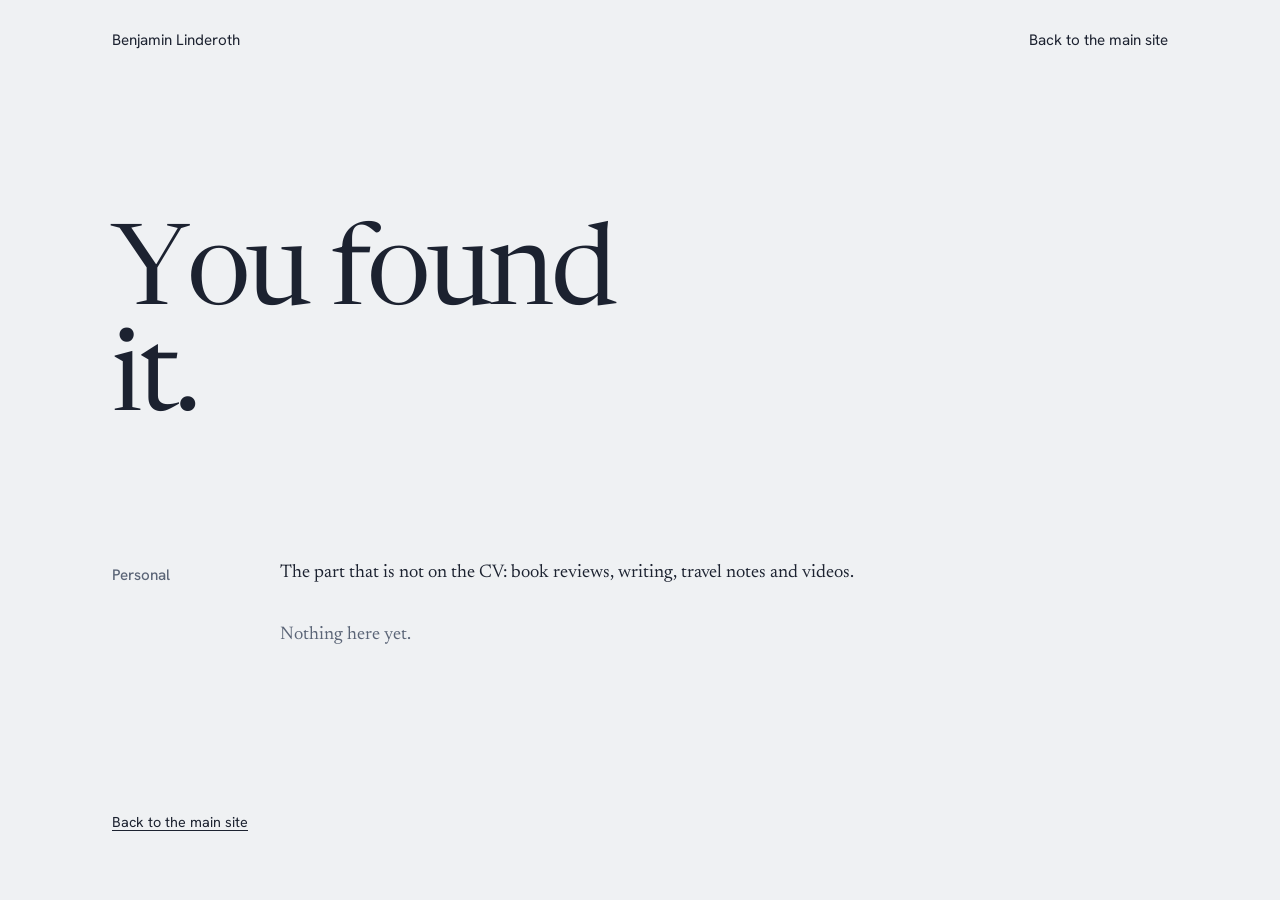
==== personal.html @ 8647f53d "Add files via upload" ====
<!DOCTYPE html>
<html lang="en">
<head>
<meta charset="utf-8">
<meta name="viewport" content="width=device-width, initial-scale=1">
<title>Personal | Benjamin Linderoth</title>
<meta name="robots" content="noindex">

<link rel="preconnect" href="https://fonts.googleapis.com">
<link rel="preconnect" href="https://fonts.gstatic.com" crossorigin>
<link href="https://fonts.googleapis.com/css2?family=Hanken+Grotesk:wght@400;500&family=Newsreader:ital,opsz,wght@0,6..72,300..700;1,6..72,300..700&display=swap" rel="stylesheet">
<link rel="stylesheet" href="style.css">
</head>

<body data-page="personal" class="personal-page">
<div class="ring" aria-hidden="true"><i></i></div>

<header>
  <div class="wrap">
    <a href="index.html">Benjamin Linderoth</a>
    <nav aria-label="Main">
      <a href="index.html">Back to the main site</a>
    </nav>
  </div>
</header>

<main>
  <section class="hero">
    <div class="wrap">
      <h1 class="name" aria-label="You found it." data-split>
        <span class="line">You found</span>
        <span class="line">it.</span>
      </h1>
    </div>
  </section>

  <section class="sec">
    <div class="wrap">
      <h2>Personal</h2>
      <div>
        <div class="prose">
          <p>The part that is not on the CV: book reviews, writing, travel notes and videos.</p>
        </div>
        <p class="empty" id="empty">Nothing here yet.</p>
        <ul class="entries" id="entries"></ul>
      </div>
    </div>
  </section>
</main>

<footer>
  <div class="wrap">
    <div class="links">
      <a href="index.html">Back to the main site</a>
    </div>
  </div>
</footer>

<script src="site.js"></script>
<script>
  /* ---------------------------------------------------------------
     PERSONAL ENTRIES
     Add entries between the brackets, one per line:
       { kind: "Book review", title: "Title", note: "One sentence.", url: "" },
     "url" is optional. Leave it as "" if there is no link.
     --------------------------------------------------------------- */
  var ENTRIES = [
  ];

  (function () {
    var list = document.getElementById('entries');
    var empty = document.getElementById('empty');
    if (!ENTRIES.length) return;
    empty.hidden = true;
    ENTRIES.forEach(function (e) {
      var li = document.createElement('li');

      var kind = document.createElement('span');
      kind.className = 'kind';
      kind.textContent = e.kind || '';
      li.appendChild(kind);

      var title;
      if (e.url) {
        title = document.createElement('a');
        title.href = e.url;
        title.rel = 'noopener';
      } else {
        title = document.createElement('span');
      }
      title.className = 'entry-title';
      title.textContent = e.title || '';
      li.appendChild(title);

      if (e.note) {
        var note = document.createElement('span');
        note.className = 'entry-note';
        note.textContent = e.note;
        li.appendChild(note);
      }
      list.appendChild(li);
    });
  })();
</script>
</body>
</html>
---- style.css ----
:root {
  --paper: #EFF1F3;
  --ink: #1C2230;
  --muted: #5B6577;
  --accent: #2F45E0;
  --rule: #CBD1DA;
  --serif: "Newsreader", Georgia, "Times New Roman", serif;
  --sans: "Hanken Grotesk", system-ui, -apple-system, "Segoe UI", sans-serif;
}

*, *::before, *::after { box-sizing: border-box; }
html { scroll-behavior: smooth; }
body {
  margin: 0;
  background: var(--paper);
  color: var(--ink);
  font-family: var(--serif);
  font-size: 1.15rem;
  line-height: 1.65;
  -webkit-font-smoothing: antialiased;
}

.wrap {
  max-width: 72rem;
  margin: 0 auto;
  padding: 0 clamp(1.25rem, 5vw, 3rem);
}

a { color: inherit; text-decoration-thickness: 1px; text-underline-offset: 0.2em; }
a:hover { color: var(--accent); }
a:focus-visible, button:focus-visible {
  outline: 2px solid var(--accent);
  outline-offset: 3px;
  border-radius: 2px;
}

.skip {
  position: absolute; left: -999px; top: 0;
  background: var(--ink); color: var(--paper);
  padding: 0.6rem 1rem; font-family: var(--sans); font-size: 0.9rem;
}
.skip:focus { left: 1rem; top: 1rem; z-index: 10; }

/* Header */
header .wrap {
  display: flex; justify-content: space-between; align-items: baseline;
  padding-top: 1.75rem; padding-bottom: 1.75rem;
  font-family: var(--sans); font-size: 0.95rem;
}
header nav { display: flex; gap: clamp(0.9rem, 3vw, 1.75rem); flex-wrap: wrap; justify-content: flex-end; }
header a { text-decoration: none; }
header a:hover { color: var(--accent); }

/* Hero */
.hero { padding: clamp(4rem, 12vw, 9rem) 0 clamp(2.5rem, 7vw, 5rem); }
.name {
  margin: 0;
  font-weight: 380;
  font-size: clamp(3.4rem, 12vw, 9rem);
  line-height: 0.95;
  letter-spacing: -0.03em;
}
.name .line { display: block; white-space: nowrap; }
.name .ch {
  display: inline-block;
  --t: 0;
  translate: 0 calc(var(--t) * -0.1em);
  color: color-mix(in srgb, var(--accent) calc(var(--t) * 100%), var(--ink));
  animation: rise 0.9s cubic-bezier(0.2, 0.7, 0.2, 1) both;
  animation-delay: calc(var(--i) * 45ms + 150ms);
  transition: translate 0.25s ease-out, color 0.25s ease-out;
}
@keyframes rise {
  from { transform: translateY(0.35em); opacity: 0; }
  to   { transform: none; opacity: 1; }
}
.lede {
  margin: clamp(2rem, 5vw, 3.5rem) 0 0;
  max-width: 34rem;
  font-size: clamp(1.4rem, 3vw, 1.75rem);
  line-height: 1.35;
}

/* Sections: label on the left, content to its right */
.sec { padding: clamp(3rem, 7vw, 5.5rem) 0; }
.sec > .wrap {
  display: grid;
  grid-template-columns: 8.5rem minmax(0, 1fr);
  gap: 2rem;
}
.sec h2 {
  margin: 0.35rem 0 0;
  font-family: var(--sans);
  font-weight: 500;
  font-size: 0.95rem;
  color: var(--muted);
}
.prose { max-width: 38rem; }
.prose p { margin: 0 0 1.1rem; }

/* Title list + detail pane (Projects and Experience) */
.panes {
  display: grid;
  grid-template-columns: minmax(0, 0.9fr) minmax(0, 1.1fr);
  gap: clamp(2rem, 6vw, 5rem);
  align-items: start;
}
.group-label {
  margin: 0 0 0.9rem;
  font-family: var(--sans);
  font-size: 0.85rem;
  color: var(--muted);
}
.group-label.later { margin-top: 2.5rem; }
.items { list-style: none; margin: 0; padding: 0; }
.items li { margin: 0 0 0.85rem; }
.item {
  display: block;
  background: none; border: 0; padding: 0;
  font: inherit; font-size: 1.35rem; line-height: 1.3;
  color: var(--ink); text-align: left; cursor: pointer;
  transition: color 0.2s, translate 0.25s cubic-bezier(0.2, 0.7, 0.2, 1);
}
.item:hover { color: var(--accent); }
.item[aria-expanded="true"] { color: var(--accent); translate: 0.5rem 0; }

.pane { position: sticky; top: 2rem; max-width: 30rem; min-height: 6rem; }
.pane-empty { margin: 0; font-family: var(--sans); font-size: 0.95rem; color: var(--muted); }
.pane.swap > * { animation: fadein 0.35s ease-out both; }
@keyframes fadein { from { opacity: 0; translate: 0 0.4rem; } to { opacity: 1; translate: 0 0; } }
.pane h3 { margin: 0; font-size: 1.75rem; font-weight: 450; line-height: 1.2; letter-spacing: -0.01em; }
.where { margin: 0.4rem 0 1rem; font-family: var(--sans); font-size: 0.9rem; color: var(--muted); }
.pane p, .detail p { margin: 0 0 0.8rem; }

.detail { display: none; }
.detail h3 { display: none; }

/* Timeline */
.tl { list-style: none; margin: 0; padding: 0 0 0 1.5rem; }
.tl-year { position: relative; --gap: 1.75rem; margin: 0 0 var(--gap); }
.tl-year::before {
  content: ""; position: absolute;
  left: calc(-1.5rem - 3.5px); top: 0.5rem;
  width: 8px; height: 8px; border-radius: 50%;
  background: var(--paper); border: 1.5px solid var(--muted);
  z-index: 1;
}
.tl-year::after {
  content: ""; position: absolute;
  left: -1.5rem; top: 1rem; bottom: calc(var(--gap) * -1);
  border-left: 1px solid var(--rule);
}
.tl-year:last-child::after { display: none; }
.tl-year.jump { --gap: 3rem; }
.tl-year.jump::after { border-left-style: dashed; }
.tl-label { margin: 0 0 0.45rem; font-family: var(--sans); font-size: 0.85rem; color: var(--muted); }
.tl .items li { margin-bottom: 0.5rem; }
.tl .item { font-size: 1.2rem; }

/* Interests */
.interests { list-style: none; margin: 0; padding: 0; max-width: 38rem; }
.interests li { margin: 0 0 0.5rem; font-size: 1.3rem; line-height: 1.4; }
.nudge { margin: 2.75rem 0 0; font-size: 1rem; font-style: italic; }
.nudge a { color: var(--muted); text-decoration: none; }
.nudge a:hover { color: var(--accent); text-decoration: underline; }

/* Footer */
footer .wrap {
  display: flex; justify-content: space-between; flex-wrap: wrap; gap: 0.75rem 2rem;
  padding-top: 2.5rem; padding-bottom: 3rem;
  font-family: var(--sans); font-size: 0.9rem; color: var(--muted);
}
footer .links { display: flex; gap: 1.5rem; flex-wrap: wrap; }
footer a { color: var(--ink); }
footer a:hover { color: var(--accent); }
footer a.personal {
  color: var(--accent);
  text-decoration: underline;
  text-decoration-thickness: 1.5px;
  text-underline-offset: 0.25em;
}

/* Personal page */
.personal-page .hero { padding-bottom: 2rem; }
.personal-page .name { font-size: clamp(3rem, 10vw, 7rem); }
.entries { list-style: none; margin: 2rem 0 0; padding: 0; max-width: 38rem; }
.entries li { margin: 0 0 1.6rem; }
.entries .kind { display: block; font-family: var(--sans); font-size: 0.85rem; color: var(--muted); }
.entries .entry-title { font-size: 1.35rem; }
.entries .entry-note { display: block; margin-top: 0.15rem; color: var(--muted); }
.empty { color: var(--muted); margin: 2rem 0 0; }

/* Cursor ring */
.ring {
  position: fixed; left: 0; top: 0;
  width: 30px; height: 30px; margin: -15px 0 0 -15px;
  pointer-events: none; z-index: 20;
  opacity: 0; transition: opacity 0.3s;
}
.ring.on { opacity: 1; }
.ring i {
  display: block; width: 100%; height: 100%;
  border: 1.5px solid var(--accent);
  border-radius: 50%;
  transition: transform 0.25s cubic-bezier(0.2, 0.7, 0.2, 1), background-color 0.25s;
}
.ring.link i { transform: scale(1.7); background: rgba(47, 69, 224, 0.1); }
.ring.down i { transform: scale(0.8); }

/* Narrow screens: details open under the title instead of on the right */
@media (max-width: 800px) {
  .sec > .wrap { grid-template-columns: minmax(0, 1fr); gap: 1.25rem; }
  .panes { grid-template-columns: minmax(0, 1fr); }
  .pane { display: none; }
  .items li.open .detail {
    display: block;
    margin: 0.75rem 0 1.5rem;
    padding-left: 1rem;
    border-left: 1px solid var(--rule);
  }
  .item[aria-expanded="true"] { translate: 0 0; }
}

@media (prefers-reduced-motion: reduce) {
  html { scroll-behavior: auto; }
  .name .ch { animation: none; transition: none; }
  .pane.swap > * { animation: none; }
  .item { transition: color 0.2s; }
  .ring { display: none; }
}
@media (hover: none), (pointer: coarse) {
  .ring { display: none; }
}
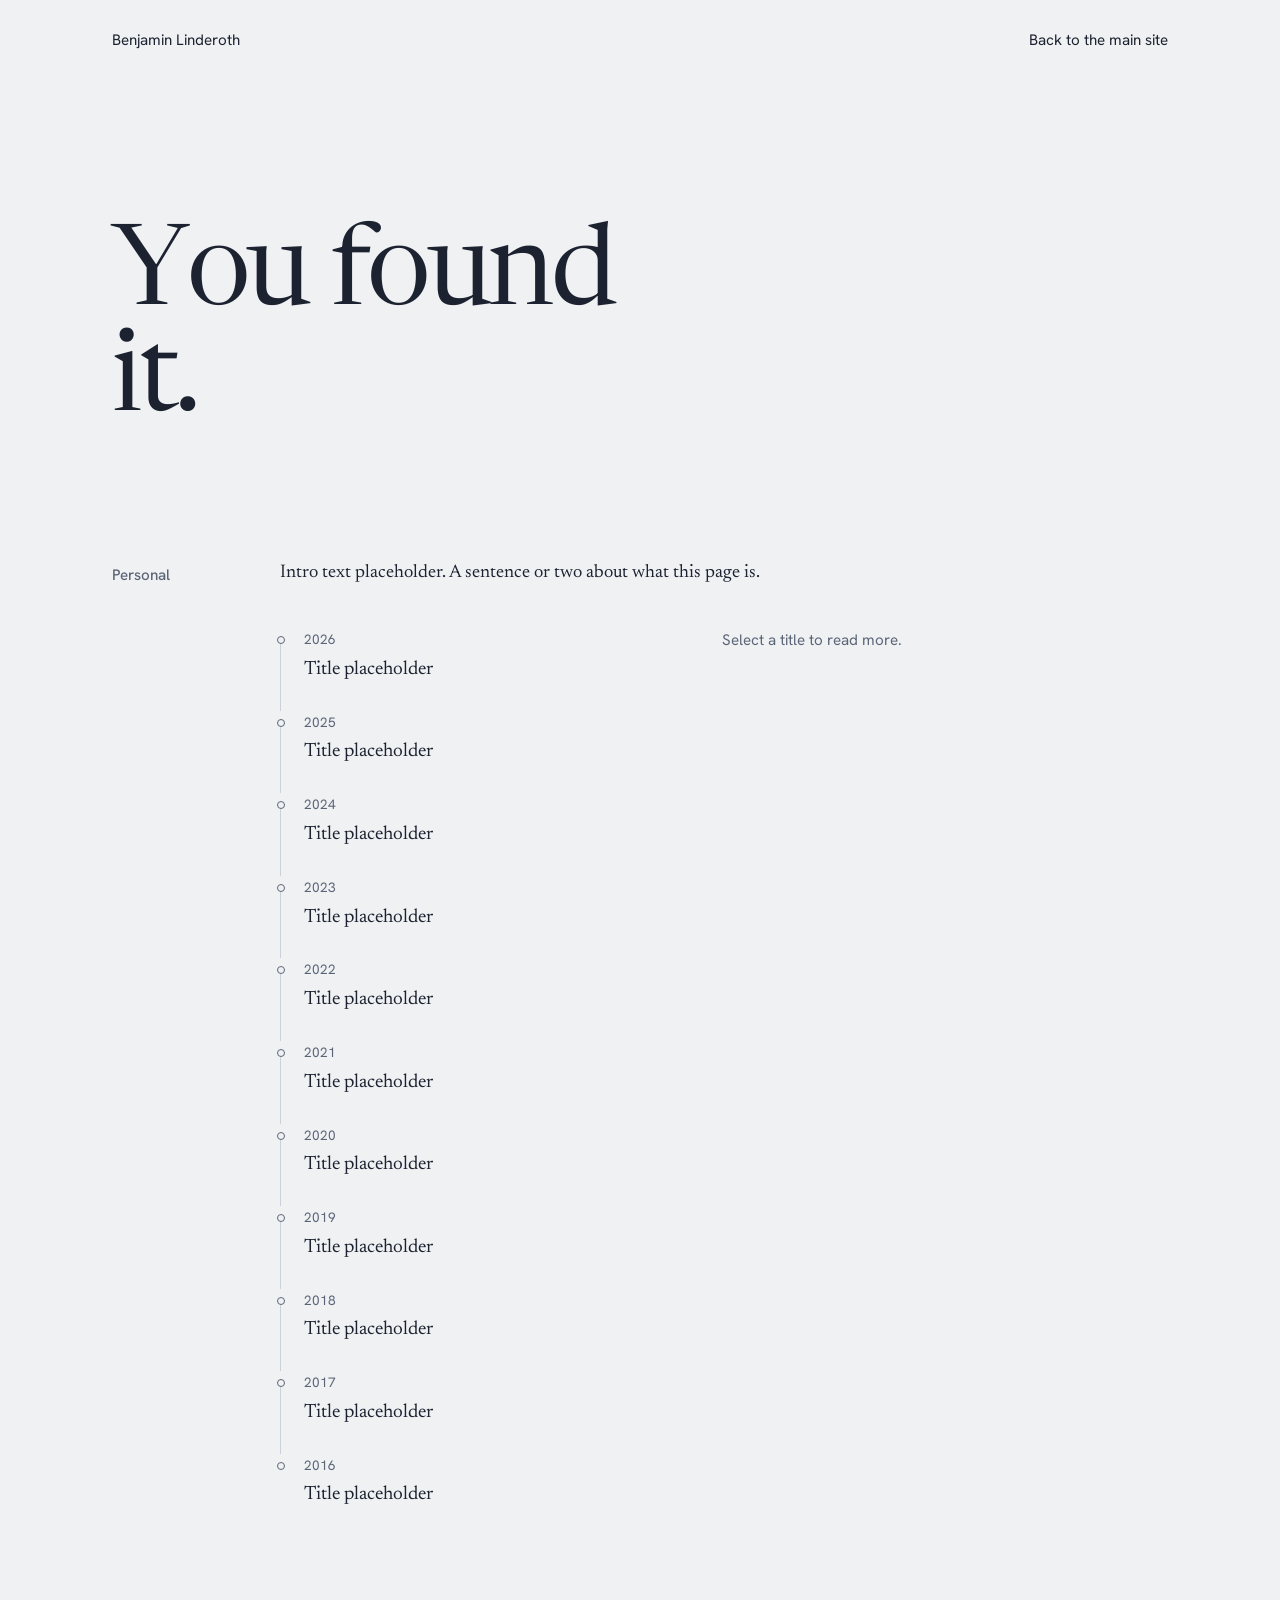
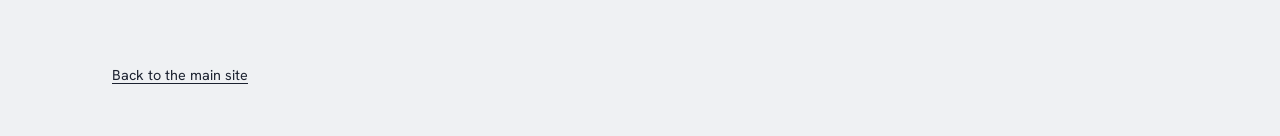
==== commit a2fcfac4: "Add files via upload" ====
--- a/personal.html
+++ b/personal.html
@@ -38,11 +38,14 @@
     <div class="wrap">
       <h2>Personal</h2>
       <div>
-        <div class="prose">
-          <p>The part that is not on the CV: book reviews, writing, travel notes and videos.</p>
+        <!-- TODO: replace this sentence with your own introduction. -->
+        <p class="intro">Intro text placeholder. A sentence or two about what this page is.</p>
+        <div class="panes" data-pane-group>
+          <ol class="tl" id="timeline"></ol>
+          <div class="pane" aria-live="polite">
+            <p class="pane-empty">Select a title to read more.</p>
+          </div>
         </div>
-        <p class="empty" id="empty">Nothing here yet.</p>
-        <ul class="entries" id="entries"></ul>
       </div>
     </div>
   </section>
@@ -56,51 +59,153 @@
   </div>
 </footer>
 
-<script src="site.js"></script>
+<!-- The timeline is built here, before site.js runs. -->
 <script>
-  /* ---------------------------------------------------------------
-     PERSONAL ENTRIES
-     Add entries between the brackets, one per line:
-       { kind: "Book review", title: "Title", note: "One sentence.", url: "" },
-     "url" is optional. Leave it as "" if there is no link.
-     --------------------------------------------------------------- */
+  /* ===============================================================
+     HOW TO EDIT THIS PAGE
+
+     Every entry is one block like this:
+
+       {
+         year: 2018,
+         title: "Title of the entry",
+         when: "Summer 2018",            // optional small line under the title
+         body: [
+           "A paragraph of text.",
+           { img: "images/photo.jpg", alt: "What the picture shows", caption: "Optional caption" },
+           "More text after the picture."
+         ]
+       },
+
+     - Several entries can share a year.
+     - body mixes paragraphs (text in quotes) and pictures (the { img: ... } part)
+       in the order you want them to appear.
+     - Put your picture files in a folder called "images" next to this file.
+     - While "img" is empty (""), a dashed placeholder box is shown instead.
+     - To start with the oldest year at the top, change NEWEST_FIRST to false.
+     =============================================================== */
+
+  var NEWEST_FIRST = true;
+
+  function placeholder(year) {
+    return {
+      year: year,
+      title: "Title placeholder",
+      when: "Date placeholder",
+      body: [
+        "Text placeholder. Write the first paragraph here.",
+        { img: "", alt: "", caption: "Picture placeholder" },
+        "Text placeholder. Continue after the picture here."
+      ]
+    };
+  }
+
   var ENTRIES = [
+    placeholder(2016),
+    placeholder(2017),
+    placeholder(2018),
+    placeholder(2019),
+    placeholder(2020),
+    placeholder(2021),
+    placeholder(2022),
+    placeholder(2023),
+    placeholder(2024),
+    placeholder(2025),
+    placeholder(2026)
   ];
 
+  /* ---------- Rendering: no need to edit below this line ---------- */
   (function () {
-    var list = document.getElementById('entries');
-    var empty = document.getElementById('empty');
-    if (!ENTRIES.length) return;
-    empty.hidden = true;
+    var list = document.getElementById('timeline');
+
+    /* Group entries by year. */
+    var byYear = {};
     ENTRIES.forEach(function (e) {
+      (byYear[e.year] = byYear[e.year] || []).push(e);
+    });
+    var years = Object.keys(byYear).map(Number).sort(function (a, b) { return a - b; });
+    if (NEWEST_FIRST) years.reverse();
+
+    var n = 0;
+    years.forEach(function (year, idx) {
       var li = document.createElement('li');
-
-      var kind = document.createElement('span');
-      kind.className = 'kind';
-      kind.textContent = e.kind || '';
-      li.appendChild(kind);
-
-      var title;
-      if (e.url) {
-        title = document.createElement('a');
-        title.href = e.url;
-        title.rel = 'noopener';
-      } else {
-        title = document.createElement('span');
-      }
-      title.className = 'entry-title';
-      title.textContent = e.title || '';
-      li.appendChild(title);
-
-      if (e.note) {
-        var note = document.createElement('span');
-        note.className = 'entry-note';
-        note.textContent = e.note;
-        li.appendChild(note);
-      }
+      li.className = 'tl-year';
+
+      /* Dashed line where years are skipped. */
+      var next = years[idx + 1];
+      if (next !== undefined && Math.abs(next - year) > 1) li.classList.add('jump');
+
+      var label = document.createElement('p');
+      label.className = 'tl-label';
+      label.textContent = year;
+      li.appendChild(label);
+
+      var ul = document.createElement('ul');
+      ul.className = 'items';
+
+      byYear[year].forEach(function (e) {
+        var id = 'p-' + (n++);
+        var item = document.createElement('li');
+
+        var btn = document.createElement('button');
+        btn.className = 'item';
+        btn.setAttribute('aria-expanded', 'false');
+        btn.setAttribute('aria-controls', id);
+        btn.textContent = e.title;
+        item.appendChild(btn);
+
+        var detail = document.createElement('div');
+        detail.className = 'detail';
+        detail.id = id;
+
+        var h3 = document.createElement('h3');
+        h3.textContent = e.title;
+        detail.appendChild(h3);
+
+        if (e.when) {
+          var where = document.createElement('p');
+          where.className = 'where';
+          where.textContent = e.when;
+          detail.appendChild(where);
+        }
+
+        (e.body || []).forEach(function (part) {
+          if (typeof part === 'string') {
+            var p = document.createElement('p');
+            p.textContent = part;
+            detail.appendChild(p);
+          } else {
+            var fig = document.createElement('figure');
+            if (part.img) {
+              var img = document.createElement('img');
+              img.src = part.img;
+              img.alt = part.alt || '';
+              img.loading = 'lazy';
+              fig.appendChild(img);
+            } else {
+              var box = document.createElement('div');
+              box.className = 'ph-box';
+              box.textContent = 'Picture placeholder';
+              fig.appendChild(box);
+            }
+            if (part.caption) {
+              var cap = document.createElement('figcaption');
+              cap.textContent = part.caption;
+              fig.appendChild(cap);
+            }
+            detail.appendChild(fig);
+          }
+        });
+
+        item.appendChild(detail);
+        ul.appendChild(item);
+      });
+
+      li.appendChild(ul);
       list.appendChild(li);
     });
   })();
 </script>
+<script src="site.js"></script>
 </body>
 </html>
--- a/style.css
+++ b/style.css
@@ -231,3 +231,18 @@
 @media (hover: none), (pointer: coarse) {
   .ring { display: none; }
 }
+
+/* Pictures inside entry text (Personal timeline) */
+.pane figure, .detail figure { margin: 1.25rem 0; }
+.pane figure img, .detail figure img { display: block; max-width: 100%; height: auto; }
+.pane figcaption, .detail figcaption {
+  margin-top: 0.4rem;
+  font-family: var(--sans); font-size: 0.85rem; color: var(--muted);
+}
+.ph-box {
+  display: grid; place-items: center;
+  aspect-ratio: 3 / 2; width: 100%;
+  border: 1px dashed var(--muted);
+  font-family: var(--sans); font-size: 0.9rem; color: var(--muted);
+}
+.personal-page .intro { max-width: 38rem; margin: 0 0 2.5rem; }
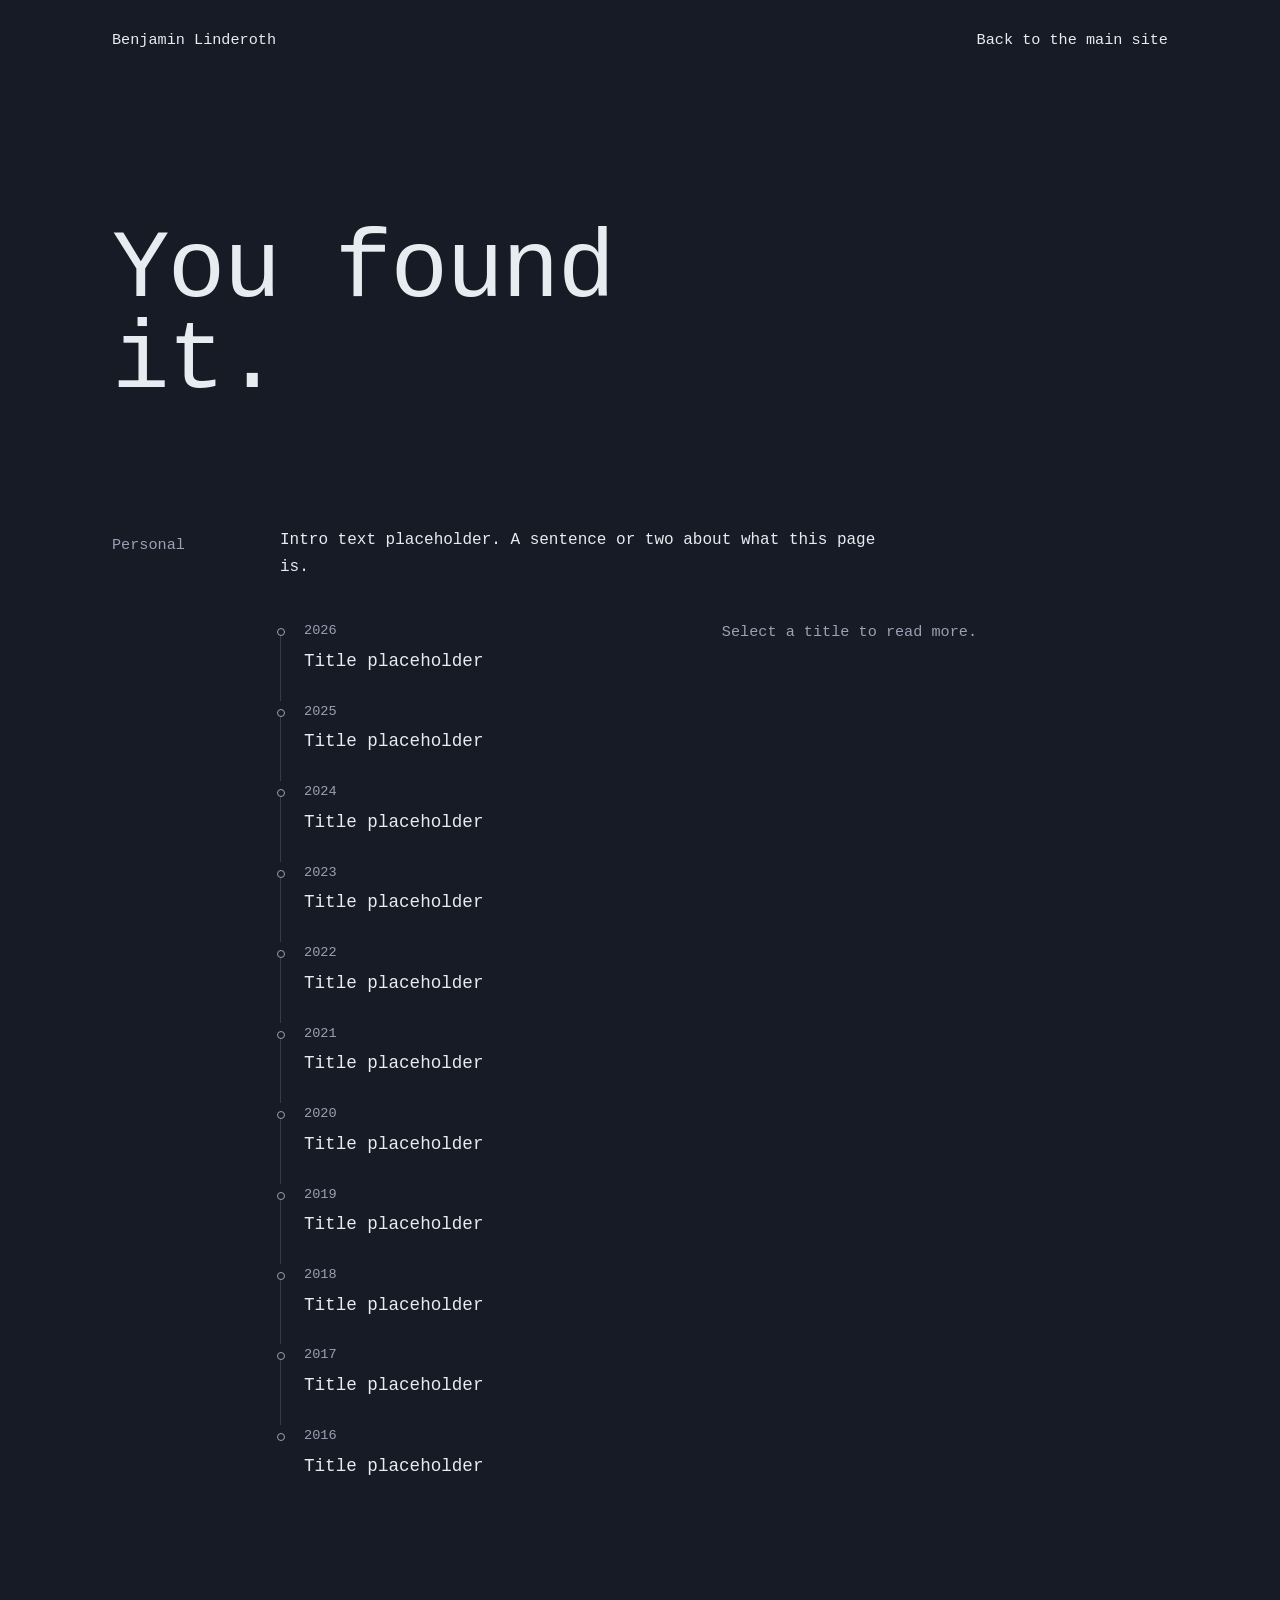
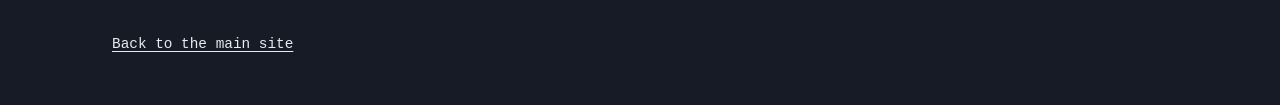
==== commit 03c83713: "Add files via upload" ====
--- a/personal.html
+++ b/personal.html
@@ -6,9 +6,10 @@
 <title>Personal | Benjamin Linderoth</title>
 <meta name="robots" content="noindex">
 
+<link rel="preload" href="fonts/LiberationMono-Regular.woff2" as="font" type="font/woff2" crossorigin>
 <link rel="preconnect" href="https://fonts.googleapis.com">
 <link rel="preconnect" href="https://fonts.gstatic.com" crossorigin>
-<link href="https://fonts.googleapis.com/css2?family=Hanken+Grotesk:wght@400;500&family=Newsreader:ital,opsz,wght@0,6..72,300..700;1,6..72,300..700&display=swap" rel="stylesheet">
+<link href="https://fonts.googleapis.com/css2?family=Hanken+Grotesk:wght@400;500&display=swap" rel="stylesheet">
 <link rel="stylesheet" href="style.css">
 </head>
 
--- a/style.css
+++ b/style.css
@@ -1,10 +1,26 @@
+@font-face {
+  font-family: "Liberation Serif";
+  src: url("fonts/LiberationSerif-Regular.woff2") format("woff2");
+  font-weight: 400; font-style: normal; font-display: swap;
+}
+@font-face {
+  font-family: "Liberation Mono";
+  src: url("fonts/LiberationMono-Regular.woff2") format("woff2");
+  font-weight: 400; font-style: normal; font-display: swap;
+}
+@font-face {
+  font-family: "Liberation Serif";
+  src: url("fonts/LiberationSerif-Italic.woff2") format("woff2");
+  font-weight: 400; font-style: italic; font-display: swap;
+}
+
 :root {
   --paper: #EFF1F3;
   --ink: #1C2230;
   --muted: #5B6577;
   --accent: #2F45E0;
   --rule: #CBD1DA;
-  --serif: "Newsreader", Georgia, "Times New Roman", serif;
+  --serif: "Liberation Serif", "Times New Roman", Times, serif;
   --sans: "Hanken Grotesk", system-ui, -apple-system, "Segoe UI", sans-serif;
 }
 
@@ -55,7 +71,7 @@
 .hero { padding: clamp(4rem, 12vw, 9rem) 0 clamp(2.5rem, 7vw, 5rem); }
 .name {
   margin: 0;
-  font-weight: 380;
+  font-weight: 400;
   font-size: clamp(3.4rem, 12vw, 9rem);
   line-height: 0.95;
   letter-spacing: -0.03em;
@@ -128,7 +144,7 @@
 .pane-empty { margin: 0; font-family: var(--sans); font-size: 0.95rem; color: var(--muted); }
 .pane.swap > * { animation: fadein 0.35s ease-out both; }
 @keyframes fadein { from { opacity: 0; translate: 0 0.4rem; } to { opacity: 1; translate: 0 0; } }
-.pane h3 { margin: 0; font-size: 1.75rem; font-weight: 450; line-height: 1.2; letter-spacing: -0.01em; }
+.pane h3 { margin: 0; font-size: 1.75rem; font-weight: 400; line-height: 1.2; letter-spacing: -0.01em; }
 .where { margin: 0.4rem 0 1rem; font-family: var(--sans); font-size: 0.9rem; color: var(--muted); }
 .pane p, .detail p { margin: 0 0 0.8rem; }
 
@@ -180,9 +196,23 @@
   text-underline-offset: 0.25em;
 }
 
-/* Personal page */
+/* Personal page: inverted colors and a monospaced font */
+.personal-page {
+  --paper: #161B26;
+  --ink: #E8EBF0;
+  --muted: #98A2B3;
+  --accent: #8E9CFF;
+  --rule: #343C4C;
+  --serif: "Liberation Mono", "Courier New", monospace;
+  --sans: "Liberation Mono", "Courier New", monospace;
+  color-scheme: dark;
+  font-size: 1rem;
+}
+.personal-page .ring.link i { background: rgba(142, 156, 255, 0.15); }
+.personal-page .item { font-size: 1.1rem; }
+.personal-page .pane h3 { font-size: 1.4rem; letter-spacing: 0; }
 .personal-page .hero { padding-bottom: 2rem; }
-.personal-page .name { font-size: clamp(3rem, 10vw, 7rem); }
+.personal-page .name { font-size: clamp(2.6rem, 9vw, 6rem); letter-spacing: -0.02em; }
 .entries { list-style: none; margin: 2rem 0 0; padding: 0; max-width: 38rem; }
 .entries li { margin: 0 0 1.6rem; }
 .entries .kind { display: block; font-family: var(--sans); font-size: 0.85rem; color: var(--muted); }
@@ -246,3 +276,47 @@
   font-family: var(--sans); font-size: 0.9rem; color: var(--muted);
 }
 .personal-page .intro { max-width: 38rem; margin: 0 0 2.5rem; }
+
+/* Duration charts (Projects, Experience) */
+.legend {
+  display: flex; flex-wrap: wrap; gap: 0.4rem 1.25rem;
+  list-style: none; margin: 0 0 1.75rem; padding: 0;
+  font-family: var(--sans); font-size: 0.85rem; color: var(--muted);
+}
+.legend li { display: flex; align-items: center; gap: 0.45rem; }
+.legend i { display: inline-block; width: 10px; height: 10px; border-radius: 2px; }
+.k-work, .k-professional { background: var(--ink); }
+.k-study { background: var(--accent); }
+.k-student { background: #8E98AA; }
+
+.panes.has-chart { grid-template-columns: minmax(0, 1.2fr) minmax(0, 0.8fr); }
+.chart { position: relative; }
+.chart svg { position: absolute; left: 0; top: 0; width: 100%; overflow: visible; pointer-events: none; }
+.chart .axis { stroke: var(--rule); stroke-width: 1; }
+.chart .axis.gap { stroke-dasharray: 3 4; stroke: var(--muted); }
+.chart .grid { stroke: var(--rule); stroke-width: 1; }
+.chart .lead { stroke: var(--rule); stroke-width: 1; transition: stroke 0.2s; }
+.chart .lead.hl { stroke: var(--accent); }
+.chart .yr {
+  position: absolute; left: 0;
+  font-family: var(--sans); font-size: 0.8rem; line-height: 1; color: var(--muted);
+}
+.chart .bar {
+  position: absolute; width: 12px; border-radius: 3px; cursor: pointer;
+  transition: box-shadow 0.2s;
+}
+.chart .bar.hl, .chart .bar.active { box-shadow: 0 0 0 2px var(--paper), 0 0 0 3.5px var(--accent); }
+.chart .clabel {
+  position: absolute;
+  background: none; border: 0; padding: 0;
+  font: inherit; font-size: 1.05rem; line-height: 1.25;
+  color: var(--ink); text-align: left; cursor: pointer;
+  transition: color 0.2s;
+}
+.chart .clabel:hover, .chart .clabel.hl, .chart .clabel[aria-expanded="true"] { color: var(--accent); }
+
+@media (max-width: 800px) {
+  .panes.has-chart { grid-template-columns: minmax(0, 1fr); }
+  .panes.has-chart .pane { display: block; position: static; margin-top: 2rem; min-height: 0; }
+  .chart .clabel { font-size: 1rem; }
+}
